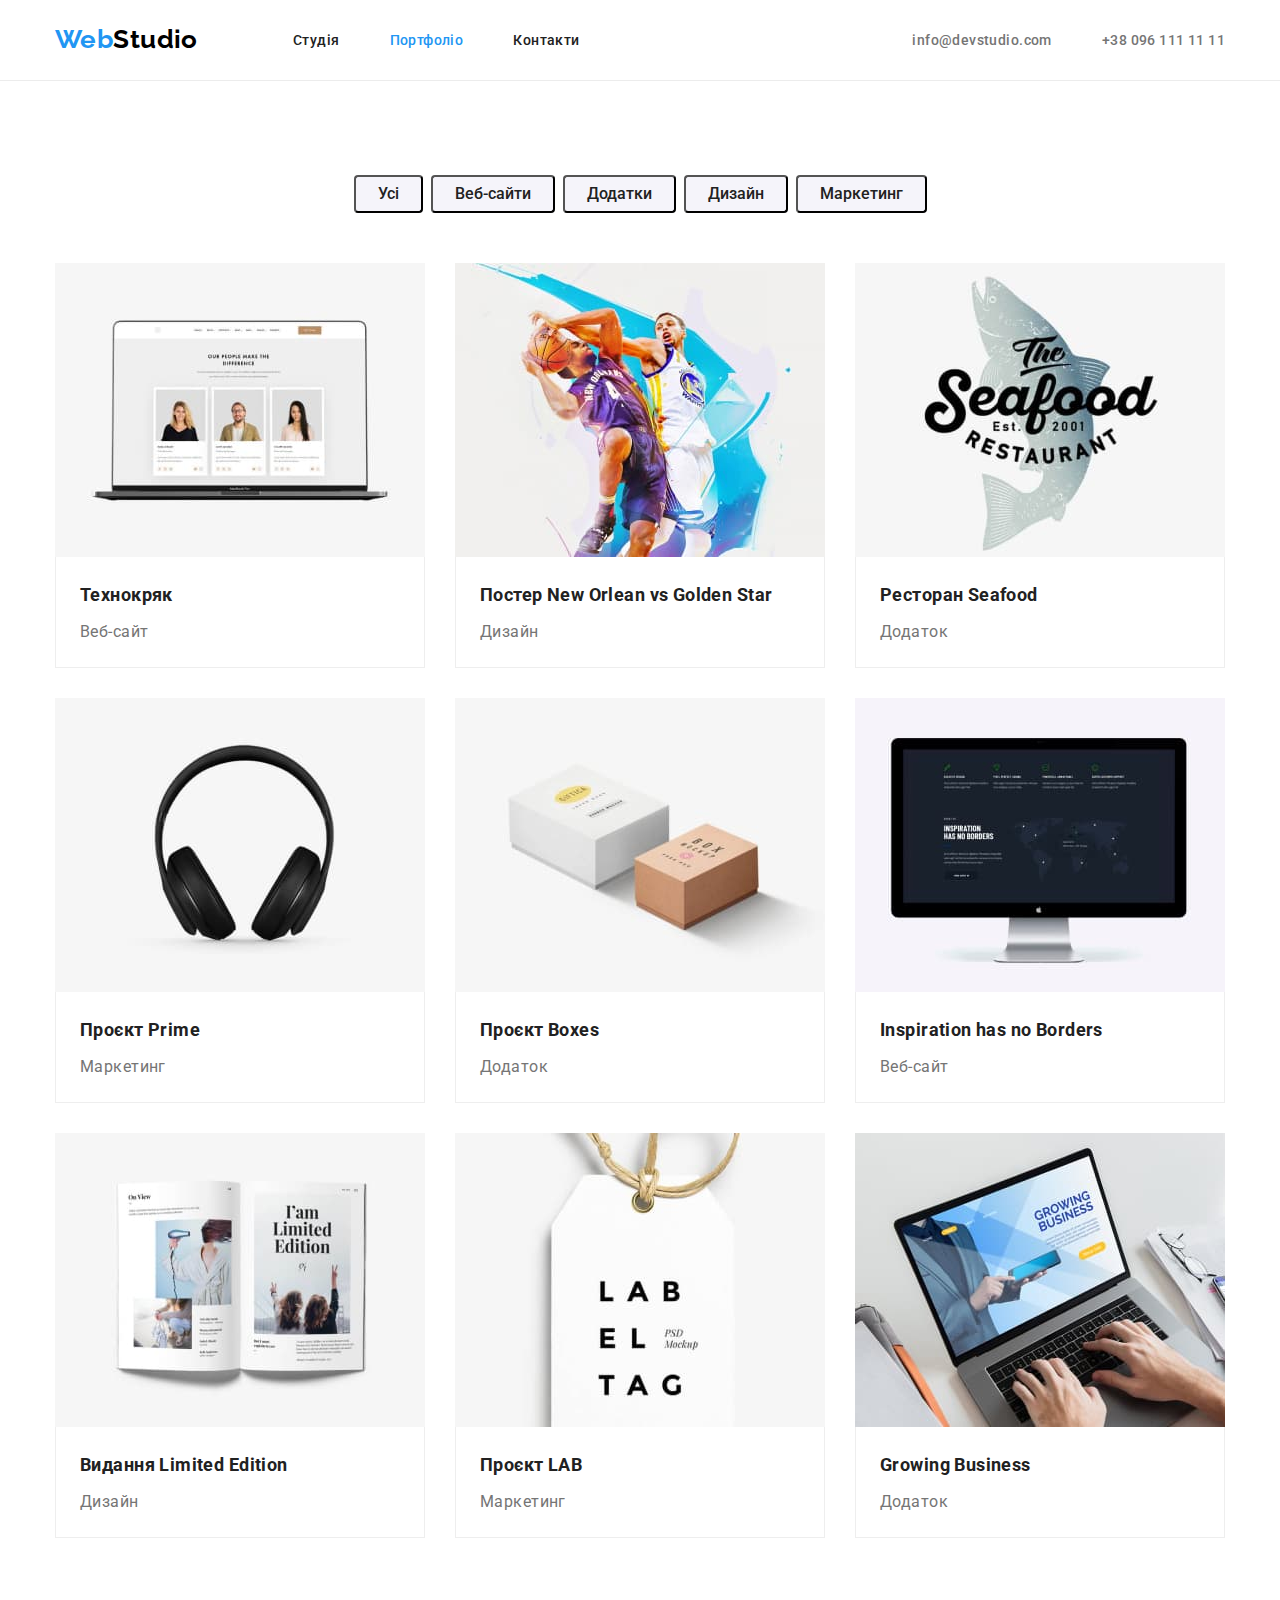
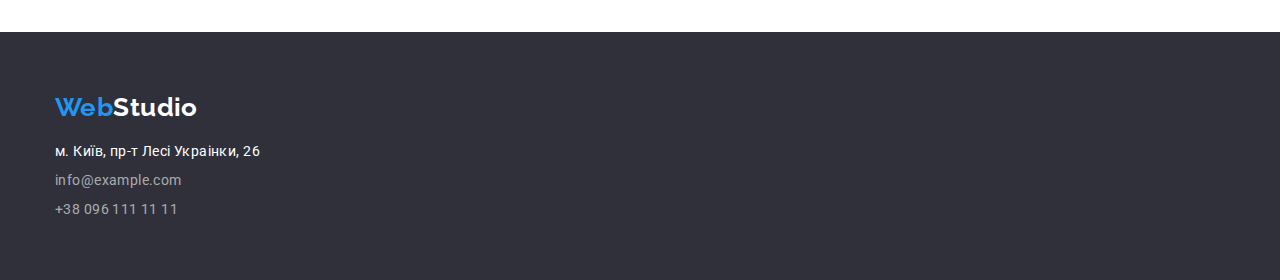
==== portfolio.html @ c3f357d2 "скопіював 3дз" ====
<!DOCTYPE html>
<html lang="uk">
<head>
    <meta charset="UTF-8">
    <meta http-equiv="X-UA-Compatible" content="IE=edge">
    <meta name="viewport" content="width=device-width, initial-scale=1.0">
    <link rel="preconnect" href="https://fonts.googleapis.com">
    <link rel="preconnect" href="https://fonts.gstatic.com" crossorigin>
    <link href="https://fonts.googleapis.com/css2?family=Raleway:wght@700&family=Roboto:wght@400;500;700;900&display=swap" rel="stylesheet">
    <title>Портфоліо</title>
    <link rel="stylesheet" href="./css/modern-normalize.css">
    <link rel="stylesheet" href="./css/styles.css">
</head>
<body class="page-body">
     <header class="container-header"> 
         <div class=" container container-header-one">
             <nav class="nav">
                 <a href="./index.html" class="logo"><span class="blue-logo"> Web</span>Studio </a>
                 <ul class="nav-list">  
                     <li class="site-nav-item"><a class="nav-item" href="./index.html" class="link">Студія</a></li>
                     <li class="site-item"><a class="item" href="./portfolio.html" class="link current"><span class="blue-logo">Портфоліо</span></a></li>
                     <li class="site-item"><a class="item" href="./index.html" class="link"> Контакти</a></li>
                 </ul>
             </nav>
             <ul class="info-list">
             <li class="site-item-one"><a class="item-one" href="mailto:info@devstudio.com" class="link-info">info@devstudio.com</a></li>
             <li class="site-item-one-info"><a class="item-one-info" href="tel:+380961111111" class="link-info">+38 096 111 11 11</a></li>
             </ul>
         </div>    
     </header>
     <main>
         <section class="section">
             <div class="portfolio-container">
                 <h1 hidden class="visually-hidden">Портфоліо</h1>
                 <ul class="nav-list-btn"> 
                     <li class="portfolio-button"><button type="button" class="buttons">Усі</button></li>
                     <li class="portfolio-button"><button type="button" class="buttons">Веб-сайти</button></li>
                     <li class="portfolio-button"><button type="button" class="buttons">Додатки</button></li>
                     <li class="portfolio-button"><button type="button" class="buttons">Дизайн</button></li>
                     <li class="portfolio-button"><button type="button" class="buttons">Маркетинг</button></li>
                 </ul>
                 <ul class="portfolio-cards">
                     <li class="portfolio-card">
                         <a href="#" class="link-portfolio">
                             <img src="./images/photoportfol1.jpg" alt="фото технокряку" width="370"/>
                             <div class="portfolio-card-wrapper">
                                 <h2 class="portfolio-basic-anchors"> Технокряк </h2>
                                     <p class="portfolio-word-meaning"> Веб-сайт </p>
                             </div>
                         </a>        
                     </li>
                     <li class="portfolio-card">
                          <a href="#" class="link-portfolio">
                             <img src="./images/photoportfol2.jpg"  alt="фото постеру баскетболу" width="370"/>
                             <div class="portfolio-card-wrapper">
                                 <h2 class="portfolio-basic-anchors"> Постер New Orlean vs Golden Star </h2>
                                     <p class="portfolio-word-meaning"> Дизайн </p>
                             </div>         
                         </a>       
                     </li>
                     <li class="portfolio-card">
                         <a href="#" class="link-portfolio">
                             <img src="./images/photoportfol3.jpg"  alt="фото ресторану морскої їжи" width="370"/>
                             <div class="portfolio-card-wrapper">
                                 <h2 class="portfolio-basic-anchors"> Ресторан Seafood </h2>
                                     <p class="portfolio-word-meaning"> Додаток </p>
                             </div>
                         </a>
                     </li>
                     <li class="portfolio-card">
                         <a href="#" class="link-portfolio">
                             <img src="./images/photoportfol4.jpg"  alt="фото навушників" width="370"/>
                             <div class="portfolio-card-wrapper">
                                 <h2 class="portfolio-basic-anchors"> Проєкт Prime </h2>
                                     <p class="portfolio-word-meaning"> Маркетинг </p>
                             </div>
                         </a>
                     </li>
                     <li class="portfolio-card">
                         <a href="#" class="link-portfolio">
                             <img src="./images/photoportfol5.jpg"  alt="фото двох коробок" width="370"/>
                             <div class="portfolio-card-wrapper">
                                 <h2 class="portfolio-basic-anchors"> Проєкт Boxes </h2>
                                     <p class="portfolio-word-meaning"> Додаток </p>
                             </div>
                         </a>
                     </li>
                     <li class="portfolio-card">
                         <a href="#" class="link-portfolio">
                             <img src="./images/photoportfol6.jpg"  alt="фото надпису натхнення не має кордонів" width="370"/>
                             <div class="portfolio-card-wrapper">
                                 <h2 class="portfolio-basic-anchors"> Inspiration has no Borders </h2>
                                     <p class="portfolio-word-meaning"> Веб-сайт </p>
                             </div>
                         </a>
                     </li>
                     <li class="portfolio-card">
                         <a href="#" class="link-portfolio">
                             <img src="./images/photoportfol7.jpg"  alt="фото видання обмеженого видання" width="370"/>
                             <div class="portfolio-card-wrapper">
                                 <h2 class="portfolio-basic-anchors"> Видання Limited Edition </h2>
                                     <p class="portfolio-word-meaning"> Дизайн </p>
                             </div>
                         </a>
                     </li>
                     <li class="portfolio-card">
                         <a href="#" class="link-portfolio">
                             <img src="./images/photoportfol8.jpg"  alt="фото проєкту лабораторії" width="370"/>
                             <div class="portfolio-card-wrapper">
                                 <h2 class="portfolio-basic-anchors"> Проєкт LAB </h2>
                                     <p class="portfolio-word-meaning"> Маркетинг </p>
                             </div>
                         </a>
                     </li>
                     <li class="portfolio-card">
                         <a href="#" class="link-portfolio">
                             <img src="./images/photoportfol9.jpg"  alt="фото зростаючого бізнесу" width="370"/>
                             <div class="portfolio-card-wrapper">
                                 <h2 class="portfolio-basic-anchors"> Growing Business </h2>
                                     <p class="portfolio-word-meaning"> Додаток </p>
                             </div>
                         </a>
                     </li>
                 </ul>
             </div>
         </section>
     </main>
     <footer class="footer">
         <div class="container footer-container">
             <a href="./index.html" class="logo-footer"><span class="blue-logo"> Web</span>Studio </a>
             <address class="address">
                 <ul class="address-item">
                     <li class="item-footer"><a href="https://goo.gl/maps/CPtrU1FHBa2aNyZL9" target="_blank" rel="noopener noreferrer nofollow" class="list-footer">м. Київ, пр-т Лесі Украінки, 26</a></li>
                     <li class="item-footer-one"><a href="mailto:info@example.com" class="list-footer-one">info@example.com</a></li>
                     <li class="item-footer-two"><a href="tel:+380961111111" class="list-footer-two">+38 096 111 11 11</a></li>
                 </ul>
             </address>  
         </div>
     </footer>
 </body>
</html>
---- css/styles.css ----
/* html {
  box-sizing: border-box;
}
*,
*::before,
*::after {
  box-sizing: inherit;
} */
:root {
  --color-primary-text: #212121;
  --color-secondary-text: #757575;
  --color-black: #000000;
  --color-blue: #2196f3;
  --color-secondary-background: #f5f4fa;
  --color-white: #ffffff;
  --color-third-background: #2f303a;
  --color-contacts-footer: rgba(255, 255, 255, 0.6);
  --color-box: rgba(0, 0, 0, 0.15);
  --color-border: #ececec;
  --color-main-button-active: #188ce8;
} 
h1,
h2,
h3,
h4,
h5,
h6,
ul,
p {
  margin: 0;
  padding: 0;
}
.section{
  padding: 94px 0px;
}
.page-body{
  font-size: 14px;
  font-family: 'Roboto', sans-serif;
  letter-spacing: 0.03em;
  background-color: var(--color-white);
  color: var(--color-primary-text);
  margin: 0;
}
ul{ 
  list-style: none; 
}
.container-header{
  background-color: var(--color-white);
  border-bottom: 1px solid var(--color-border);
}
.container-header-one{
  display: flex;
  justify-content: space-between;
}
.nav {
  display: flex;
  align-items: center;
}
.logo{
  display: inlin-block;
  font-weight: 700;
  font-family:'Raleway', sans-serif;
  text-decoration: none;
  font-size: 26px;
  line-height: 1.19;
  width: 145px;
  padding-top: 24px;
  padding-bottom: 25px;
  margin-right: 93px;
  color: var(--color-black);
}
.blue-logo{
  color: var(--color-blue);
}
.nav-list {
  display: flex;
}
.info-list{
  display: flex;
  align-items: center;
}
.site-nav-item{
  margin-right: 50px;
}
.nav-item{
  display: block;
  font-weight:  500;
  line-height: 1.15;
  text-align: left;
  padding: 32px 0px 32px 0px;
  text-decoration: none;
  color: var(--color-primary-text);
}
.site-item{
 margin-right: 50px;
}
.site-item:last-child{
  margin-right: 0px;
}
.item{
  display: block;
  font-weight:  500;
  line-height: 1.15;
  text-align: left;
  padding: 32px 0px 32px 0px;
  text-decoration: none;
  color: var(--color-primary-text);
}
.link current {
  color: var(--color-blue);
}
.item-one{
  display: block;
  padding: 32px 0px 32px 0px;
  font-weight:  500;
  line-height: 1.15;
  text-decoration: none;
  color: var(--color-secondary-text);
}
.site-item-one{
  margin-right: 50px;
}
.item-one-info{
  display: block;
  padding: 32px 0px 32px 0px;
  font-weight:  500;
  line-height: 1.15;
  text-decoration: none;
  color: var(--color-secondary-text);
}
.item-one:focus,
.item-one:hover,
.item:focus,
.item:hover,
.item-one:active,
.item:active{
  color: var(--color-blue);
}
.link {
  color: var(--color-primary-text);
  text-decoration: none;
  font-weight:  500;
  line-height: 1.14;
}
.link-info{
  color: var(--color-secondary-text);
  text-decoration: none;
  font-weight:  500;
  line-height: 1.14;
}
.link-info:focus,
.link-info:hover,
.link-info:active,
.link:focus,
.link:hover,
.link:active{
  color: var(--color-blue);
}
.hero {
  height: 600px;
  max-width: 1600px;
  padding: 200px 0px;
  margin-left: auto;
  margin-right: auto;
  background-image: linear-gradient(to right,rgba(47, 48, 58, 0.4),rgba(47, 48, 58, 0.4)),url(../images/hero.jpg);
  background-repeat: no-repeat;
  background-position: center;
  background-size: cover;
}
.main-container{
  background-color: var(--color-third-background);
  color: var(--color-white);
  margin-top: 0px;
}
.main-text{
  font-weight: 900;
  font-size: 44px;
  line-height: 1.27;
  text-align: center;
  vertical-align: top;
  color: var(--color-white);
  text-transform: uppercase;
  text-align: center;
  margin: 0 auto;
  width: 696px;
}
.main-button{
  display: block;
  background-color: var(--color-blue);
  text-align: center;
  font-weight: 700;
  font-size: 16px;
  line-height: 1.47;
  color: var(--color-white);
  border: none;
  border-radius: 4px;
  box-shadow: 0px, 4px var(--color-box);
  width: 216px;
  height: 50px;
  text-decoration: none;
  margin: 0 auto;
  margin-top: 30px;
}
.main-button:active,
.main-button:hover,
.main-buttons:focus {
 color: var(--color-white);
 background-color: var(--color-main-button-active);
 box-shadow: 0px 4px 4px var(--color-box);
 border: none;
 border-radius: 4px;
 cursor: pointer;
}
.visually-hidden {
  position: absolute;
  white-space: nowrap;
  width: 1px;
  height: 1px;
  overflow: hidden;
  border: 0;
  padding: 0;
  clip: rect(0 0 0 0);
  clip-path: inset(50%);
  margin: -1px;
}
.basic-anchors{
  font-weight: 700;
  line-height: 1.2;
  text-align: left;
  vertical-align: top;
  color: var(--color-primary-text);
  margin-bottom: 10px;
}
.word-meaning{
  font-weight: 400;
  line-height: 1.71;
  text-align: left;
  vertical-align: top;
  color: var(--color-secondary-text); 
}
.our-team{
  background-color: var(--color-secondary-background);
}
.section-top{
  padding-top: 94px;
  padding-bottom: 0px;
}
.container {
 width: 1200px;
 padding-top: 0;
 padding-bottom: 0;
 padding-left: 15px;
 padding-right: 15px;
 margin: 0 auto;
}
.services-text{
  font-weight: 700;
  font-size: 36px;
  line-height: 1.14;
  text-align: center;
  vertical-align: top;
  margin-bottom: 50px;
  color: var(--color-primary-text)
}
.services-text-title{
  font-weight: 700;
  font-size: 36px;
  line-height: 1.14;
  text-align: center;
  vertical-align: top;
  margin-bottom: 50px;
  color: var(--color-primary-text)
}
.services-list {
  display: flex;
}
.services-list-item {
  margin-right: 30px;
}
.services-list-item:last-child {
  margin-right: 0px;
}
.team-card-wrapper {
  background-color: var(--color-white);
  box-shadow: 0px 1px 3px rgba(0, 0, 0, 0.12), 0px 1px 1px rgba(0, 0, 0, 0.14), 0px 2px 1px rgba(0, 0, 0, 0.2);
  border-radius: 0px 0px 4px 4px;
  padding: 30px;;
}
.team-list {
  display: flex;
}
.team-list-item {
  width: 270px;
  flex-basis: calc((100% - 90px) / 4);
  margin-right: 30px;
  text-align: center;
  background-color: var(--color-white);
  box-shadow: 0px 1px 6px rgba(46, 47, 66, 0.08), 0px 1px 1px rgba(46, 47, 66, 0.16), 0px 2px 1px rgba(46, 47, 66, 0.08);
  border-radius: 0px 0px 4px 4px;
}
.team-list-item:last-child {
  margin-right: 0px;
}
.container-text-main{
  font-weight:  500;
  font-size: 16px;
  line-height: 1.16;
  text-align: center;
  vertical-align:top;
  color: var(--color-primary-text);
}
.container-text-other-row{
  font-weight: 400;
  font-size: 16px;
  line-height: 1.16;
  text-align: center;
  vertical-align: top;
  color: var(--color-secondary-text); 
  margin-top: 10px;
}
.advantages-list {
  width: 1170px;
  display: flex;
}
.advantages-list-item {
  margin-right: 30px;
  flex-basis: calc((100% - 90px) / 3);
}
.advantages-list-item:last-child{
  margin-right: 0px;
}
img {
  display: block;
  max-width: 100%;
  height: auto;
}
.footer{
  text-decoration: none; 
  background-color: var(--color-third-background);
  padding-top: 60px;
  padding-bottom: 60px;
}
.footer-container{
  width: 1200px;
  display: flex;
  flex-direction:column;
}
.logo-footer{
  font-weight: 700;
  font-family:'Raleway', sans-serif;
  text-decoration: none;
  font-size: 26px;
  line-height: 1.16;
  color: var(--color-white);
}
.address{
margin-top: 20px;
}
.item-footer,
.list-footer{
  font-weight: 400;
  font-style: normal;
  line-height: 1.42;
  text-decoration: none; 
  color: var(--color-white); 
  margin-bottom: 9px;
}
.item-footer-one,
.list-footer-one{
  font-weight: 400;
  font-style: normal;
  line-height: 1.42;
  text-decoration: none; 
  color: var(--color-contacts-footer); 
  margin-bottom: 9px;
}
.item-footer-two,
.list-footer-two{
  font-weight: 400;
  font-style: normal;
  line-height: 1.42;
  text-decoration: none; 
  color: var(--color-contacts-footer);
}
.item-footer-one:focus,
.item-footer-two:focus,
.item-footer:focus,
.list-footer:focus,
.item-footer:hover,
.item-footer-one:hover,
.item-footer-two:hover,
.list-footer:hover{
  color: var(--color-blue);
}
.portfolio-container{
  width: 1200px;
  margin: 0 auto;
  padding: 0px 15px;
  background-color: var(--color-white);
}
.nav-list-btn {
  display: flex;
  justify-content: center;
  margin-bottom: 50px;
}
.portfolio-button{
  margin-right: 8px;
}
.portfolio-button:last-child{
  margin-right: 0px;
}
.buttons{
  display: flex;
  flex-direction: row;
  align-items: center;
  font-weight: 500;
  font-size: 16px;
  line-height: 1.38;
  font-family: inherit;
  text-align: center;
  border-radius: 4px;
  background-color: var(--color-secondary-background);
  color: var(--color-primary-text);
  padding: 6px 22px 6px 22px;
}
.buttons:focus,
.buttons:active,
.buttons:hover{
  background-color: var(--color-blue);
  color: var(--color-white);
  border: none;
  cursor: pointer;
}
.portfolio-cards {
  display: flex;
  justify-content: space-between;
  flex-wrap: wrap;
  list-style: none;
}
.portfolio-card {
  width: 370px;
  width: calc((100% - (30px * 2)) / 3);
  margin-right: 30px;
  margin-bottom: 30px; 
}
.portfolio-card:nth-child(3n){
  margin-right: 0;
}
.portfolio-card:nth-last-child(-n+3){
  margin-bottom: 0;
}
.portfolio-card-wrapper {
  border-top: none;
  border-bottom: 1px solid #eeeeee;
  border-left: 1px solid #eeeeee;
  border-right: 1px solid #eeeeee;
  padding: 20px 24px 20px 24px;
}
.portfolio-basic-anchors{
  font-weight: 700;
  font-size: 18px;
  line-height: 2;
  text-align: left;
  vertical-align: top;
  color: var(--color-primary-text);
  margin-bottom: 4px;
}
.portfolio-word-meaning{
  font-weight: 400;
  font-size: 16px;
  line-height: 1.87;
  text-align: left;
  vertical-align: top;
  color: var(--color-secondary-text);
}
.link-portfolio{
  text-decoration: none;
}
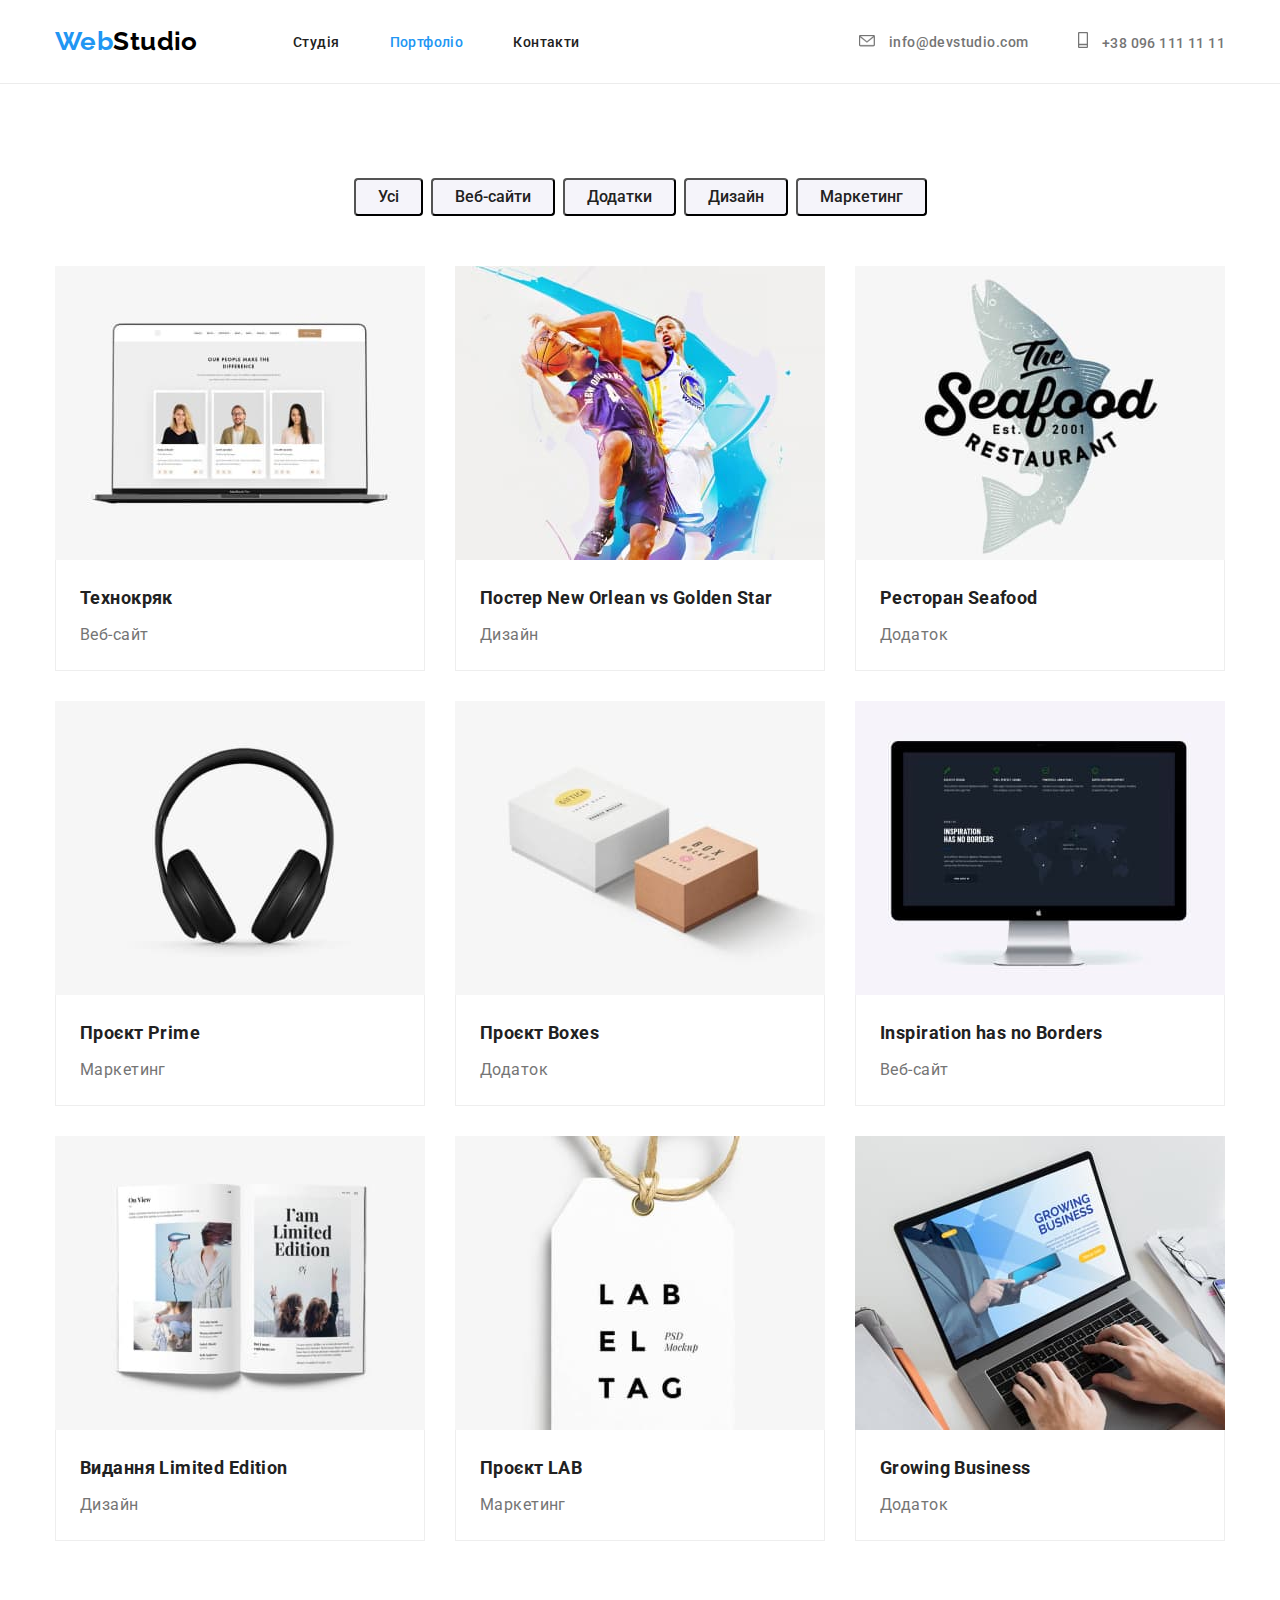
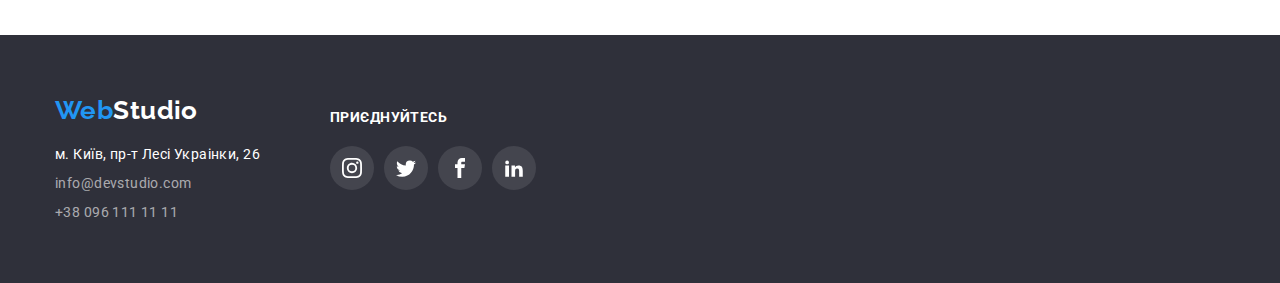
==== commit 9f054dea: "додав іконки" ====
--- a/portfolio.html
+++ b/portfolio.html
@@ -23,8 +23,22 @@
                  </ul>
              </nav>
              <ul class="info-list">
-             <li class="site-item-one"><a class="item-one" href="mailto:info@devstudio.com" class="link-info">info@devstudio.com</a></li>
-             <li class="site-item-one-info"><a class="item-one-info" href="tel:+380961111111" class="link-info">+38 096 111 11 11</a></li>
+                 <li class="site-item-one">
+                     <a class="item-one" href="mailto:info@devstudio.com" class="link-info">
+                         <svg class="icon-portfolio-one">
+                             <use href="./images/icons.svg#icon-envelope"></use>
+                         </svg>
+                     <span>info@devstudio.com</span>
+                     </a>
+                 </li>
+                 <li class="site-item-one-info">
+                     <a class="item-one-info" href="tel:+380961111111" class="link-info">
+                         <svg class="icon-nav-two">
+                             <use href="./images/icons.svg#icon-Vector"></use>
+                         </svg>
+                     <span> +38 096 111 11 11</span>  
+                     </a>
+                 </li>
              </ul>
          </div>    
      </header>
@@ -126,15 +140,50 @@
          </section>
      </main>
      <footer class="footer">
-         <div class="container footer-container">
-             <a href="./index.html" class="logo-footer"><span class="blue-logo"> Web</span>Studio </a>
-             <address class="address">
-                 <ul class="address-item">
-                     <li class="item-footer"><a href="https://goo.gl/maps/CPtrU1FHBa2aNyZL9" target="_blank" rel="noopener noreferrer nofollow" class="list-footer">м. Київ, пр-т Лесі Украінки, 26</a></li>
-                     <li class="item-footer-one"><a href="mailto:info@example.com" class="list-footer-one">info@example.com</a></li>
-                     <li class="item-footer-two"><a href="tel:+380961111111" class="list-footer-two">+38 096 111 11 11</a></li>
+        <div class="container footer-container">
+             <div>
+                 <a href="./index.html" class="logo-footer"><span class="blue-logo">Web</span>Studio </a>
+                 <address class="address">
+                     <ul class="address-item">
+                         <li class="item-footer"><a href="https://goo.gl/maps/CPtrU1FHBa2aNyZL9" target="_blank" rel="noopener noreferrer nofollow" class="list-footer">м. Київ, пр-т Лесі Украінки, 26</a></li>
+                         <li class="item-footer-one"><a href="mailto:info@devstudio.com" class="list-footer-one">info@devstudio.com</a></li>
+                         <li class="item-footer-two"><a href="tel:+380961111111" class="list-footer-two">+38 096 111 11 11</a></li>
+                     </ul>
+                 </address>  
+             </div>
+             <div class="social-container">
+                 <b class="footer-offer">приєднуйтесь</b>
+                 <ul class="footer-soclink">
+                     <li class="social-network">
+                         <a class="social-link" href="" aria-label="Instagram">
+                             <svg class="footer-social-link" width="20" height="20">
+                                 <use href="./images/icons.svg#icon-instagram"></use>
+                             </svg>
+                         </a>
+                     </li>
+                     <li class="social-network">
+                         <a href="" aria-label="Twitter" class="social-link">
+                             <svg class="footer-social-link" width="20" height="20">
+                                 <use href="./images/icons.svg#icon-twitter"></use>
+                             </svg>
+                         </a>
+                     </li>
+                     <li class="social-network">
+                         <a href="" aria-label="Facebook" class="social-link">
+                             <svg class="footer-social-link" width="20" height="20">
+                                 <use href="./images/icons.svg#icon-facebook"></use>
+                             </svg>
+                         </a>
+                     </li>
+                     <li class="social-network">
+                         <a href="" aria-label="LinkedIn" class="social-link-last">
+                             <svg class="footer-social-link" width="20" height="20">
+                                 <use href="./images/icons.svg#icon-linkedin2"></use>
+                             </svg>
+                         </a>
+                     </li>
                  </ul>
-             </address>  
+             </div>
          </div>
      </footer>
  </body>
--- a/css/styles.css
+++ b/css/styles.css
@@ -18,6 +18,8 @@
   --color-box: rgba(0, 0, 0, 0.15);
   --color-border: #ececec;
   --color-main-button-active: #188ce8;
+  --color-social-network: #afb1b8;
+  --color-client-background: #f5f5f5;
 } 
 h1,
 h2,
@@ -91,6 +93,36 @@
   text-decoration: none;
   color: var(--color-primary-text);
 }
+.icon-nav-one{
+  stroke: var(--color-blue);
+  fill: var(--color-blue);
+  width: 16px;
+  max-height: 12px;
+  margin-right: 10px;
+}
+.icon-portfolio-one{
+  stroke: var(--color-secondary-text);
+  fill: var(--color-secondary-text);
+  width: 16px;
+  max-height: 12px;
+  margin-right: 10px;
+}
+.icon-nav-two{
+  stroke: var(--color-secondary-text);
+  fill: var(--color-secondary-text);
+  width: 10px;
+  max-height: 16px;
+  margin-right: 10px;
+}
+.icon-nav-one:hover,
+.icon-nav-one:focus,
+.icon-nav-two:hover,
+.icon-nav-two:focus,
+.icon-portfolio-one:hover,
+.icon-portfolio-one:focus{
+  stroke: var(--color-blue);
+  fill: var(--color-blue);
+}
 .site-item{
  margin-right: 50px;
 }
@@ -223,6 +255,19 @@
   clip-path: inset(50%);
   margin: -1px;
 }
+.features-icon {
+  display: inline-block;
+  padding: 0;
+  margin: 0;
+  width: 270px;
+  height: 120px;
+  padding-top: 25px;
+  padding-bottom: 25px;
+  justify-content: center;
+  background-color: var(--color-secondary-background);
+  border-radius: 4px;
+  margin-bottom: 30px;
+}
 .basic-anchors{
   font-weight: 700;
   line-height: 1.2;
@@ -265,7 +310,7 @@
 .services-text-title{
   font-weight: 700;
   font-size: 36px;
-  line-height: 1.14;
+  line-height: 1.17;
   text-align: center;
   vertical-align: top;
   margin-bottom: 50px;
@@ -317,6 +362,7 @@
   vertical-align: top;
   color: var(--color-secondary-text); 
   margin-top: 10px;
+  margin-bottom: 16px;
 }
 .advantages-list {
   width: 1170px;
@@ -333,6 +379,78 @@
   display: block;
   max-width: 100%;
   height: auto;
+}
+.social-link-list {
+  display: flex;
+  padding: 0;
+  margin: 0;
+  justify-content: center;
+}
+.social-link-list .social-network:not(:last-child) {
+  margin-right: 10px;
+}
+.social-item {
+  display: flex;
+  justify-content: center;
+  align-items: center;
+  padding: 12px 12px;
+  width: 44px;
+  height: 44px;
+  background-color: var(--color-white);
+  stroke: var(--color-social-network);
+  fill: var(--color-social-network);
+  border-radius: 50%;
+}
+.social-item:hover,
+.social-item:focus {
+  stroke: var(--color-white);
+  fill: var(--color-white);
+  background-color: var(--color-blue);
+}
+.icon-social-link:hover,
+.icon-social-link:focus {
+  display: block;
+  fill: currentColor;
+}
+.client-list {
+  display: flex;
+  justify-content: space-between;
+}
+.client-list .item {
+  width: calc((100% - 150px) / 6);
+}
+.client-list .item:not(:last-child) {
+  margin-right: 30px;
+}
+.client-link {
+  display: flex;
+  align-items: center;
+  justify-content: center;
+  height: 92px;
+  width: 170px;
+  background: var(--color-client-background);
+  color: var(--color-social-network);
+  fill: var(--color-social-network);
+  border: 1px solid var(--color-social-network);
+  border-radius: 4px;
+}
+.client-link:hover,
+.client-link:focus {
+  color: var(--color-blue);
+  fill: var(--color-blue);
+  border-color: var(--color-blue);
+}
+.icon-client {
+  color: var(--color-blue);
+  fill: var(--color-blue);
+  max-width: 86px;
+  max-height: 50px;
+}
+.icon-client:hover,
+.icon-client:focus {
+  stroke: var(--color-blue);
+  fill: var(--color-blue);
+  border-color: var(--color-blue);
 }
 .footer{
   text-decoration: none; 
@@ -343,9 +461,10 @@
 .footer-container{
   width: 1200px;
   display: flex;
-  flex-direction:column;
+  flex-direction: row;
 }
 .logo-footer{
+  display: block;
   font-weight: 700;
   font-family:'Raleway', sans-serif;
   text-decoration: none;
@@ -354,7 +473,9 @@
   color: var(--color-white);
 }
 .address{
-margin-top: 20px;
+  display: flex;
+  flex-direction: column;
+  margin-top: 20px;
 }
 .item-footer,
 .list-footer{
@@ -392,6 +513,55 @@
 .list-footer:hover{
   color: var(--color-blue);
 }
+.social-container{
+  display: block;
+  margin-top: 15px;
+  margin-left: 70px;
+}
+.footer-offer {
+  display: block;
+  margin-bottom: 20px;
+  font-weight: 700;
+  font-size: 14px;
+  line-height: 1.14;
+  text-transform: uppercase;
+  color: var(--color-white);
+}
+.footer-soclink {
+  display: flex;
+}
+.social-link {
+  display: flex;
+  justify-content: center;
+  align-items: center;
+  width: 44px;
+  height: 44px;
+  margin-right: 10px;
+  background-color: rgba(255, 255, 255, 0.1);
+  color: var(--color-white);
+  border-radius: 50%;
+}
+.social-link-last {
+  display: flex;
+  justify-content: center;
+  align-items: center;
+  width: 44px;
+  height: 44px;
+  background-color: rgba(255, 255, 255, 0.1);
+  color: var(--color-white);
+  border-radius: 50%;
+}
+.social-link:hover,
+.social-link:focus,
+.social-link-last:hover,
+.social-link-last:focus {
+  color: var(--color-white);
+  background-color: var(--color-blue);
+}
+.footer-social-link {
+  display: block;
+  fill: currentColor;
+}
 .portfolio-container{
   width: 1200px;
   margin: 0 auto;
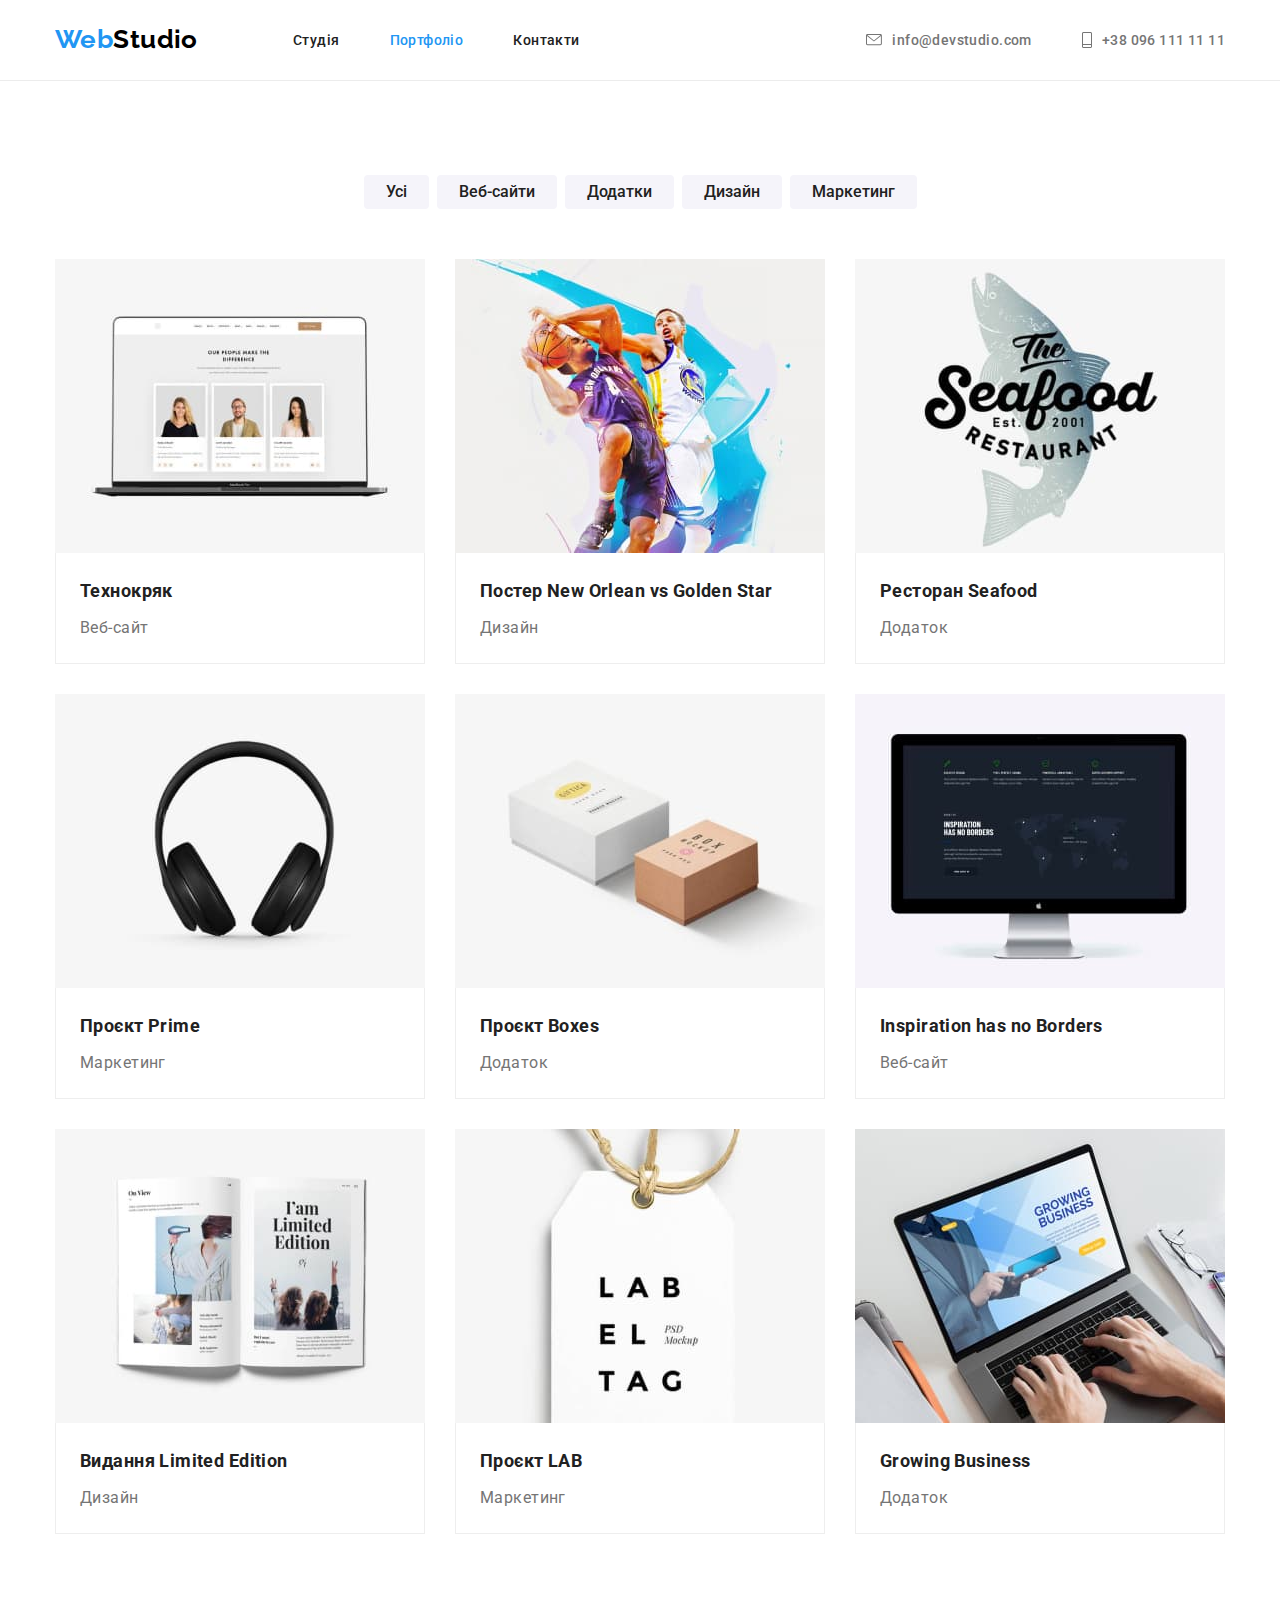
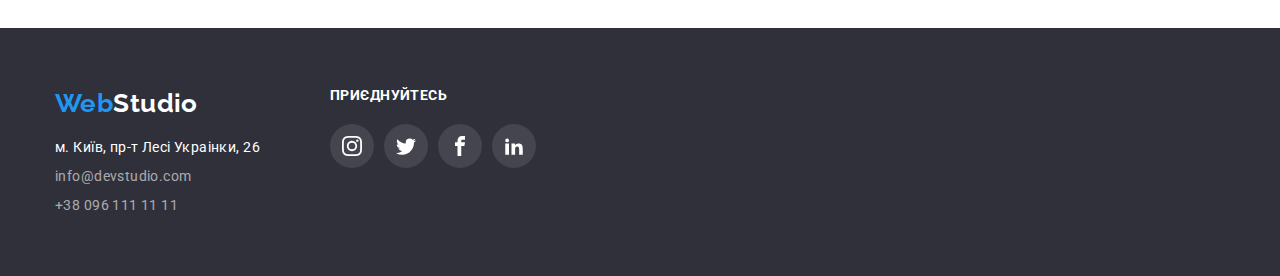
==== commit 3bbfd88b: "finalized" ====
--- a/portfolio.html
+++ b/portfolio.html
@@ -25,7 +25,7 @@
              <ul class="info-list">
                  <li class="site-item-one">
                      <a class="item-one" href="mailto:info@devstudio.com" class="link-info">
-                         <svg class="icon-portfolio-one">
+                        <svg class="icon-nav-one">
                              <use href="./images/icons.svg#icon-envelope"></use>
                          </svg>
                      <span>info@devstudio.com</span>
@@ -56,7 +56,7 @@
                  <ul class="portfolio-cards">
                      <li class="portfolio-card">
                          <a href="#" class="link-portfolio">
-                             <img src="./images/photoportfol1.jpg" alt="фото технокряку" width="370"/>
+                                 <img src="./images/photoportfol1.jpg" alt="фото технокряку" width="370"/>
                              <div class="portfolio-card-wrapper">
                                  <h2 class="portfolio-basic-anchors"> Технокряк </h2>
                                      <p class="portfolio-word-meaning"> Веб-сайт </p>
@@ -65,7 +65,7 @@
                      </li>
                      <li class="portfolio-card">
                           <a href="#" class="link-portfolio">
-                             <img src="./images/photoportfol2.jpg"  alt="фото постеру баскетболу" width="370"/>
+                             <img src="./images/photoportfol2.jpg" class="img-portfolio" alt="фото постеру баскетболу" width="370"/>
                              <div class="portfolio-card-wrapper">
                                  <h2 class="portfolio-basic-anchors"> Постер New Orlean vs Golden Star </h2>
                                      <p class="portfolio-word-meaning"> Дизайн </p>
@@ -154,29 +154,29 @@
              <div class="social-container">
                  <b class="footer-offer">приєднуйтесь</b>
                  <ul class="footer-soclink">
-                     <li class="social-network">
+                     <li class="social-network-footer">
                          <a class="social-link" href="" aria-label="Instagram">
                              <svg class="footer-social-link" width="20" height="20">
                                  <use href="./images/icons.svg#icon-instagram"></use>
                              </svg>
                          </a>
                      </li>
-                     <li class="social-network">
+                     <li class="social-network-footer">
                          <a href="" aria-label="Twitter" class="social-link">
                              <svg class="footer-social-link" width="20" height="20">
                                  <use href="./images/icons.svg#icon-twitter"></use>
                              </svg>
                          </a>
                      </li>
-                     <li class="social-network">
+                     <li class="social-network-footer">
                          <a href="" aria-label="Facebook" class="social-link">
                              <svg class="footer-social-link" width="20" height="20">
                                  <use href="./images/icons.svg#icon-facebook"></use>
                              </svg>
                          </a>
                      </li>
-                     <li class="social-network">
-                         <a href="" aria-label="LinkedIn" class="social-link-last">
+                     <li class="social-network-footer">
+                         <a href="" aria-label="LinkedIn" class="social-link">
                              <svg class="footer-social-link" width="20" height="20">
                                  <use href="./images/icons.svg#icon-linkedin2"></use>
                              </svg>
--- a/css/styles.css
+++ b/css/styles.css
@@ -80,6 +80,8 @@
 .info-list{
   display: flex;
   align-items: center;
+  color: var(--color-secondary-text);
+  fill: var(--color-secondary-text);
 }
 .site-nav-item{
   margin-right: 50px;
@@ -94,33 +96,25 @@
   color: var(--color-primary-text);
 }
 .icon-nav-one{
-  stroke: var(--color-blue);
-  fill: var(--color-blue);
   width: 16px;
-  max-height: 12px;
+  height: 12px;
   margin-right: 10px;
 }
 .icon-portfolio-one{
-  stroke: var(--color-secondary-text);
+  color: var(--color-secondary-text);
   fill: var(--color-secondary-text);
   width: 16px;
   max-height: 12px;
   margin-right: 10px;
 }
 .icon-nav-two{
-  stroke: var(--color-secondary-text);
-  fill: var(--color-secondary-text);
   width: 10px;
   max-height: 16px;
   margin-right: 10px;
 }
-.icon-nav-one:hover,
-.icon-nav-one:focus,
-.icon-nav-two:hover,
-.icon-nav-two:focus,
-.icon-portfolio-one:hover,
-.icon-portfolio-one:focus{
-  stroke: var(--color-blue);
+.link-info:hover,
+.link-info:focus {
+  color: var(--color-blue);
   fill: var(--color-blue);
 }
 .site-item{
@@ -142,8 +136,8 @@
   color: var(--color-blue);
 }
 .item-one{
-  display: block;
-  padding: 32px 0px 32px 0px;
+  display: flex;
+  align-items: center;
   font-weight:  500;
   line-height: 1.15;
   text-decoration: none;
@@ -153,8 +147,8 @@
   margin-right: 50px;
 }
 .item-one-info{
-  display: block;
-  padding: 32px 0px 32px 0px;
+  display: flex;
+  align-items: center;
   font-weight:  500;
   line-height: 1.15;
   text-decoration: none;
@@ -162,11 +156,14 @@
 }
 .item-one:focus,
 .item-one:hover,
+.item-one-info:focus,
+.item-one-info:hover,
 .item:focus,
 .item:hover,
 .item-one:active,
 .item:active{
   color: var(--color-blue);
+  fill: var(--color-blue);
 }
 .link {
   color: var(--color-primary-text);
@@ -255,18 +252,20 @@
   clip-path: inset(50%);
   margin: -1px;
 }
-.features-icon {
-  display: inline-block;
-  padding: 0;
-  margin: 0;
+.features-icons {
+  display: flex;
+  justify-content: center;
+  align-items: center;
   width: 270px;
   height: 120px;
-  padding-top: 25px;
-  padding-bottom: 25px;
-  justify-content: center;
+  border-radius: 4px;
   background-color: var(--color-secondary-background);
-  border-radius: 4px;
   margin-bottom: 30px;
+}
+.features-icons:hover,
+.features-icons:focus {
+  border: 1px solid var(--color-blue);
+  fill: var(--color-blue);
 }
 .basic-anchors{
   font-weight: 700;
@@ -367,10 +366,11 @@
 .advantages-list {
   width: 1170px;
   display: flex;
+  justify-content: space-between;
 }
 .advantages-list-item {
+  flex-basis: calc((100% - 90px) / 3);
   margin-right: 30px;
-  flex-basis: calc((100% - 90px) / 3);
 }
 .advantages-list-item:last-child{
   margin-right: 0px;
@@ -393,34 +393,33 @@
   display: flex;
   justify-content: center;
   align-items: center;
-  padding: 12px 12px;
   width: 44px;
   height: 44px;
   background-color: var(--color-white);
-  stroke: var(--color-social-network);
   fill: var(--color-social-network);
   border-radius: 50%;
 }
 .social-item:hover,
 .social-item:focus {
-  stroke: var(--color-white);
   fill: var(--color-white);
   background-color: var(--color-blue);
 }
 .icon-social-link:hover,
 .icon-social-link:focus {
   display: block;
-  fill: currentColor;
+  fill: var(--color-white);
 }
 .client-list {
   display: flex;
-  justify-content: space-between;
+}
+.social-network-client{
+  margin-right: 30px; 
 }
 .client-list .item {
   width: calc((100% - 150px) / 6);
 }
-.client-list .item:not(:last-child) {
-  margin-right: 30px;
+.social-network-client:last-child{
+  margin-right: 0px;
 }
 .client-link {
   display: flex;
@@ -428,7 +427,7 @@
   justify-content: center;
   height: 92px;
   width: 170px;
-  background: var(--color-client-background);
+  background: var(--color-white);
   color: var(--color-social-network);
   fill: var(--color-social-network);
   border: 1px solid var(--color-social-network);
@@ -441,16 +440,15 @@
   border-color: var(--color-blue);
 }
 .icon-client {
-  color: var(--color-blue);
-  fill: var(--color-blue);
-  max-width: 86px;
-  max-height: 50px;
+  color: var(--color-social-network);
+  fill: var(--color-social-network);
+  max-width: 106px;
+  max-height: 60px;
 }
 .icon-client:hover,
 .icon-client:focus {
   stroke: var(--color-blue);
   fill: var(--color-blue);
-  border-color: var(--color-blue);
 }
 .footer{
   text-decoration: none; 
@@ -514,8 +512,7 @@
   color: var(--color-blue);
 }
 .social-container{
-  display: block;
-  margin-top: 15px;
+  vertical-align: middle;
   margin-left: 70px;
 }
 .footer-offer {
@@ -530,18 +527,10 @@
 .footer-soclink {
   display: flex;
 }
+.social-network-footer{
+margin-right: 10px;
+}
 .social-link {
-  display: flex;
-  justify-content: center;
-  align-items: center;
-  width: 44px;
-  height: 44px;
-  margin-right: 10px;
-  background-color: rgba(255, 255, 255, 0.1);
-  color: var(--color-white);
-  border-radius: 50%;
-}
-.social-link-last {
   display: flex;
   justify-content: center;
   align-items: center;
@@ -551,16 +540,17 @@
   color: var(--color-white);
   border-radius: 50%;
 }
+.social-network-footer:last-child{
+  margin-right: 0px;
+}
 .social-link:hover,
-.social-link:focus,
-.social-link-last:hover,
-.social-link-last:focus {
+.social-link:focus {
   color: var(--color-white);
   background-color: var(--color-blue);
 }
 .footer-social-link {
   display: block;
-  fill: currentColor;
+  fill: var(--color-white);
 }
 .portfolio-container{
   width: 1200px;
@@ -592,6 +582,8 @@
   background-color: var(--color-secondary-background);
   color: var(--color-primary-text);
   padding: 6px 22px 6px 22px;
+  border: none;
+  cursor: pointer;
 }
 .buttons:focus,
 .buttons:active,
@@ -599,7 +591,6 @@
   background-color: var(--color-blue);
   color: var(--color-white);
   border: none;
-  cursor: pointer;
 }
 .portfolio-cards {
   display: flex;
@@ -608,6 +599,7 @@
   list-style: none;
 }
 .portfolio-card {
+  display: block;
   width: 370px;
   width: calc((100% - (30px * 2)) / 3);
   margin-right: 30px;
@@ -646,3 +638,18 @@
 .link-portfolio{
   text-decoration: none;
 }
+.portfolio-card:hover {
+box-shadow: 0px 1px 1px rgba(0, 0, 0, 0.12), 0px 4px 4px rgba(0, 0, 0, 0.06), 1px 4px 6px rgba(0, 0, 0, 0.16);
+}
+
+.team.card {
+  border-radius: 0px 0px 4px 4px;
+  box-shadow: 0px 1px 3px rgba(0, 0, 0, 0.12), 0px 1px 1px rgba(0, 0, 0, 0.14), 0px 2px 1px rgba(0, 0, 0, 0.2);
+  background-color: var(--background-color);
+}
+.team.card {
+  transition: all 0.9s;
+}
+.team.card:hover {
+  transform: scale(1.2);
+}
